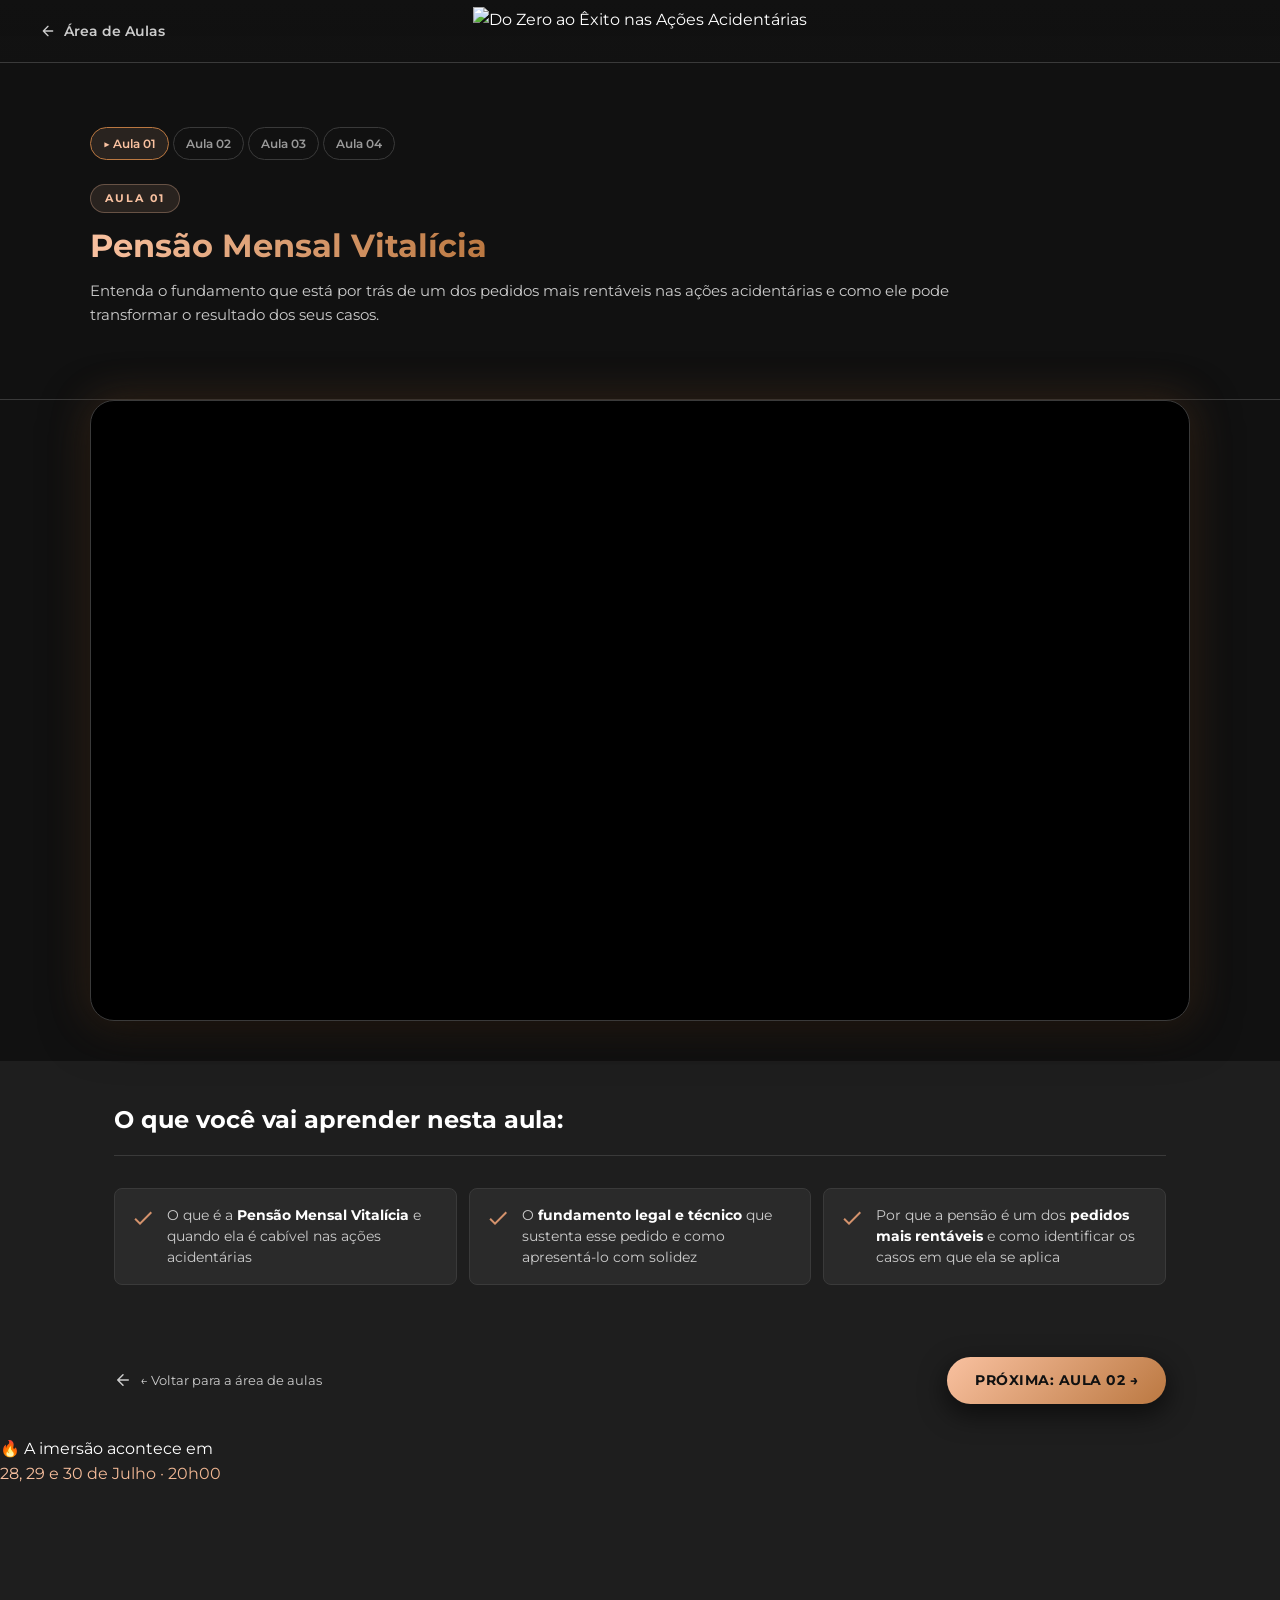
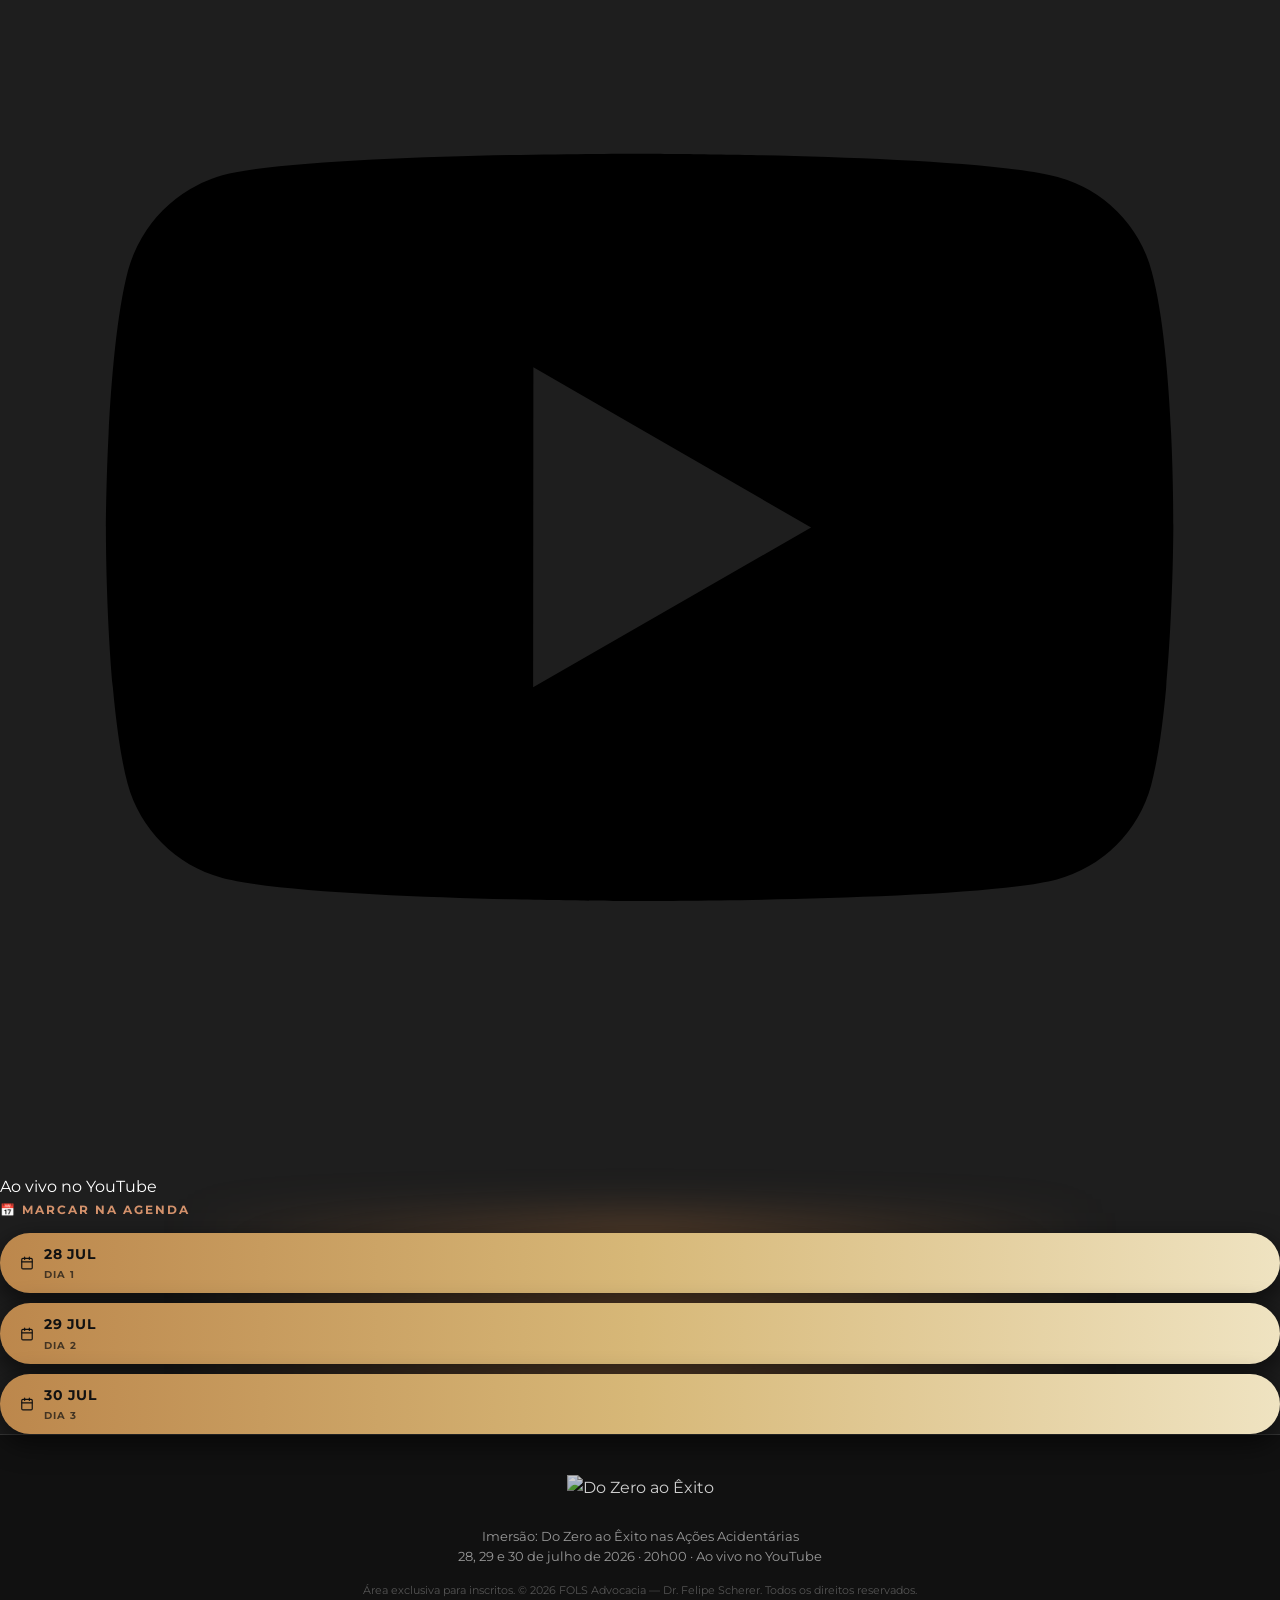
==== aula-1.html @ 70ea7620 "Área de aulas de preparação para a Imersão: Do Zero ao Êxito Co-Authored-By: Claude Sonnet 4.6 <nore" ====
<!DOCTYPE html>
<html lang="pt-BR">
<head>
  <meta charset="UTF-8">
  <meta name="viewport" content="width=device-width, initial-scale=1.0">
  <title>Aula 01 | Imersão: Do Zero ao Êxito nas Ações Acidentárias</title>
  <link rel="stylesheet" href="assets/css/style.css">
</head>
<body>

  <!-- ── HEADER ─────────────────────────────────────────── -->
  <header class="site-header">
    <div class="header-inner">
      <a href="index.html" class="header-back">
        <svg viewBox="0 0 24 24" fill="none" xmlns="http://www.w3.org/2000/svg"><path d="M19 12H5M5 12L12 19M5 12L12 5" stroke="currentColor" stroke-width="2" stroke-linecap="round" stroke-linejoin="round"/></svg>
        Área de Aulas
      </a>
      <a href="index.html" class="header-logo" style="position:absolute;left:50%;transform:translateX(-50%);">
        <img src="resources-reference/wp-content/uploads/2026/06/logo-png.png" alt="Do Zero ao Êxito nas Ações Acidentárias">
      </a>
      <span class="header-badge" style="opacity:0;pointer-events:none;">Placeholder</span>
    </div>
  </header>

  <!-- ── LESSON HEADER ─────────────────────────────────── -->
  <section class="lesson-hero">
    <div class="lesson-hero-inner">

      <div class="lesson-steps">
        <a href="aula-1.html" class="lesson-step active">▶ Aula 01</a>
        <a href="aula-2.html" class="lesson-step">Aula 02</a>
        <a href="aula-3.html" class="lesson-step">Aula 03</a>
        <a href="aula-4.html" class="lesson-step">Aula 04</a>
      </div>

      <div style="margin-top:24px; display:flex; gap:10px; flex-wrap:wrap; align-items:center;">
        <span class="badge badge-lesson">Aula 01</span>
      </div>

      <h1 class="featured-title" style="margin-top:12px; font-size:clamp(20px, 3vw, 32px);">
        <span class="gradient-text">Pensão Mensal Vitalícia</span>
      </h1>
      <p class="featured-desc" style="max-width:860px;">
        Entenda o fundamento que está por trás de um dos pedidos mais rentáveis nas ações acidentárias e como ele pode transformar o resultado dos seus casos.
      </p>

    </div>
  </section>

  <!-- ── VIDEO ──────────────────────────────────────────── -->
  <div style="background:var(--bg-deep); padding:0 24px 40px;">
    <div class="lesson-page-video">
      <!-- ✏️ SUBSTITUA o src pelo embed do YouTube da Aula 1 -->
      <!-- Exemplo: src="https://www.youtube.com/embed/SEU_VIDEO_ID_AQUI" -->
      <div class="video-wrapper">
        <iframe
          src="https://www.youtube.com/embed/RGHdbmLsVbg"
          title="Aula 01 – Pensão Mensal Vitalícia"
          allow="accelerometer; autoplay; clipboard-write; encrypted-media; gyroscope; picture-in-picture"
          allowfullscreen>
        </iframe>
      </div>
    </div>
  </div>

  <!-- ── CONTEÚDO DA AULA ───────────────────────────────── -->
  <div style="background:var(--bg-dark);">
    <div class="lesson-content">
      <h2 class="lesson-content-title">O que você vai aprender nesta aula:</h2>

      <div class="topics">
        <div class="topic-item">
          <span class="topic-icon"><svg viewBox="0 0 24 24"><path d="M9 16.2L4.8 12l-1.4 1.4L9 19 21 7l-1.4-1.4L9 16.2z"/></svg></span>
          <span class="topic-text">O que é a <strong>Pensão Mensal Vitalícia</strong> e quando ela é cabível nas ações acidentárias</span>
        </div>
        <div class="topic-item">
          <span class="topic-icon"><svg viewBox="0 0 24 24"><path d="M9 16.2L4.8 12l-1.4 1.4L9 19 21 7l-1.4-1.4L9 16.2z"/></svg></span>
          <span class="topic-text">O <strong>fundamento legal e técnico</strong> que sustenta esse pedido e como apresentá-lo com solidez</span>
        </div>
        <div class="topic-item">
          <span class="topic-icon"><svg viewBox="0 0 24 24"><path d="M9 16.2L4.8 12l-1.4 1.4L9 19 21 7l-1.4-1.4L9 16.2z"/></svg></span>
          <span class="topic-text">Por que a pensão é um dos <strong>pedidos mais rentáveis</strong> e como identificar os casos em que ela se aplica</span>
        </div>
      </div>
    </div>

    <!-- ── NAV ENTRE AULAS ──────────────────────────────── -->
    <div class="lesson-nav">
      <a href="index.html" class="lesson-nav-item">
        <svg viewBox="0 0 24 24" fill="none" xmlns="http://www.w3.org/2000/svg"><path d="M19 12H5M5 12L12 19M5 12L12 5" stroke="currentColor" stroke-width="2" stroke-linecap="round" stroke-linejoin="round"/></svg>
        ← Voltar para a área de aulas
      </a>
      <a href="aula-2.html" class="btn btn-primary">
        Próxima: Aula 02 →
      </a>
    </div>

  </div>

  <!-- ── BANNER IMERSÃO ─────────────────────────────────── -->
  <section class="event-banner">
    <div class="event-banner-inner">
      <div class="event-info">
        <span class="event-label">🔥 A imersão acontece em</span>
        <p class="event-dates gradient-text">28, 29 e 30 de Julho · 20h00</p>
        <div class="event-details">
          <span class="event-detail-item">
            <svg viewBox="0 0 24 24"><path d="M21.593 7.203a2.506 2.506 0 0 0-1.762-1.766C18.265 5.007 12 5 12 5s-6.264-.007-7.831.404a2.56 2.56 0 0 0-1.766 1.778c-.413 1.566-.417 4.814-.417 4.814s-.004 3.264.406 4.814c.23.857.905 1.534 1.763 1.765 1.582.43 7.83.437 7.83.437s6.265.007 7.831-.403a2.515 2.515 0 0 0 1.767-1.763c.414-1.565.417-4.812.417-4.812s.02-3.265-.407-4.831zM9.996 15.005l.005-6 5.207 3.005-5.212 2.995z"/></svg>
            Ao vivo no YouTube
          </span>
        </div>
      </div>
      <div class="calendar-buttons">
        <p style="font-size:12px; font-weight:700; text-transform:uppercase; letter-spacing:2px; color:var(--gold-light); margin-bottom:4px;">📅 Marcar na Agenda</p>
        <a href="https://calendar.google.com/calendar/render?action=TEMPLATE&text=Imers%C3%A3o%3A+Do+Zero+ao+%C3%8Axito+-+Dia+1&dates=20260728T230000Z%2F20260729T000000Z&details=Aula+ao+vivo+com+Dr.+Felipe+Scherer+no+YouTube.&location=YouTube" target="_blank" rel="noopener" class="btn btn-calendar">
          <svg viewBox="0 0 24 24" fill="none" style="width:14px;height:14px;flex-shrink:0"><rect x="3" y="4" width="18" height="18" rx="2" stroke="#111" stroke-width="2"/><path d="M16 2v4M8 2v4M3 10h18" stroke="#111" stroke-width="2" stroke-linecap="round"/></svg>
          <div class="calendar-day"><span class="calendar-day-num">28 Jul</span><span class="calendar-day-label">Dia 1</span></div>
        </a>
        <a href="https://calendar.google.com/calendar/render?action=TEMPLATE&text=Imers%C3%A3o%3A+Do+Zero+ao+%C3%8Axito+-+Dia+2&dates=20260729T230000Z%2F20260730T000000Z&details=Aula+ao+vivo+com+Dr.+Felipe+Scherer+no+YouTube.&location=YouTube" target="_blank" rel="noopener" class="btn btn-calendar">
          <svg viewBox="0 0 24 24" fill="none" style="width:14px;height:14px;flex-shrink:0"><rect x="3" y="4" width="18" height="18" rx="2" stroke="#111" stroke-width="2"/><path d="M16 2v4M8 2v4M3 10h18" stroke="#111" stroke-width="2" stroke-linecap="round"/></svg>
          <div class="calendar-day"><span class="calendar-day-num">29 Jul</span><span class="calendar-day-label">Dia 2</span></div>
        </a>
        <a href="https://calendar.google.com/calendar/render?action=TEMPLATE&text=Imers%C3%A3o%3A+Do+Zero+ao+%C3%8Axito+-+Dia+3&dates=20260730T230000Z%2F20260731T000000Z&details=Aula+ao+vivo+com+Dr.+Felipe+Scherer+no+YouTube.&location=YouTube" target="_blank" rel="noopener" class="btn btn-calendar">
          <svg viewBox="0 0 24 24" fill="none" style="width:14px;height:14px;flex-shrink:0"><rect x="3" y="4" width="18" height="18" rx="2" stroke="#111" stroke-width="2"/><path d="M16 2v4M8 2v4M3 10h18" stroke="#111" stroke-width="2" stroke-linecap="round"/></svg>
          <div class="calendar-day"><span class="calendar-day-num">30 Jul</span><span class="calendar-day-label">Dia 3</span></div>
        </a>
      </div>
    </div>
  </section>

  <!-- ── FOOTER ─────────────────────────────────────────── -->
  <footer class="site-footer">
    <div class="footer-inner">
      <div class="footer-logo">
        <img src="resources-reference/wp-content/uploads/2026/06/logo-png.png" alt="Do Zero ao Êxito">
      </div>
      <p class="footer-text">
        Imersão: Do Zero ao Êxito nas Ações Acidentárias<br>
        28, 29 e 30 de julho de 2026 · 20h00 · Ao vivo no YouTube
      </p>
      <p class="footer-disclaimer">
        Área exclusiva para inscritos. © 2026 FOLS Advocacia — Dr. Felipe Scherer. Todos os direitos reservados.
      </p>
    </div>
  </footer>

</body>
</html>
---- assets/css/style.css ----
/* ============================================================
   IMERSÃO: DO ZERO AO ÊXITO NAS AÇÕES ACIDENTÁRIAS
   Área de Aulas de Preparação
   ============================================================ */

@import url('https://fonts.googleapis.com/css2?family=Montserrat:wght@300;400;500;600;700;800&family=Raleway:wght@400;500;600;700&display=swap');

/* ── RESET & BASE ────────────────────────────────────────── */
*, *::before, *::after { box-sizing: border-box; margin: 0; padding: 0; }

:root {
  --bg-deep:    #111111;
  --bg-dark:    #1E1E1E;
  --bg-card:    #2A2A2A;
  --bg-card2:   #323232;
  --border:     #DAB8AF;
  --border-subtle: #3A3A3A;

  --peach:      #F9C1A0;
  --bronze:     #BB7841;
  --gold-light: #D4926C;
  --gold-dark:  #8A442D;

  --text-white: #FFFFFF;
  --text-muted: #CCCCCC;
  --text-dim:   #999999;

  --grad-text:  linear-gradient(90deg, #F9C1A0, #BB7841);
  --grad-btn:   linear-gradient(135deg, #F9C1A0 0%, #BB7841 100%);
  --grad-gold:  linear-gradient(90deg, #BC874C 0%, #d7b878 50%, #efe3c1 100%);

  --font-main:  'Montserrat', sans-serif;
  --font-alt:   'Raleway', sans-serif;

  --radius-sm:  8px;
  --radius-md:  16px;
  --radius-lg:  24px;
  --radius-xl:  50px;

  --shadow-card:   0 4px 24px rgba(0,0,0,0.4);
  --shadow-btn:    0 9px 25px 3px rgba(0,0,0,0.5);
  --shadow-glow:   0 0 40px rgba(187,120,65,0.3);
}

html { scroll-behavior: smooth; overflow-x: hidden; }
body {
  font-family: var(--font-main);
  background-color: var(--bg-dark);
  color: var(--text-white);
  line-height: 1.6;
  overflow-x: hidden;
}

a { text-decoration: none; color: inherit; }
img { max-width: 100%; height: auto; display: block; }
ul { list-style: none; }

/* ── TYPOGRAPHY HELPERS ─────────────────────────────────── */
.gradient-text {
  background: var(--grad-text);
  -webkit-background-clip: text;
  -webkit-text-fill-color: transparent;
  background-clip: text;
}

/* ── HEADER ──────────────────────────────────────────────── */
.site-header {
  background: linear-gradient(180deg, #111111 0%, rgba(17,17,17,0.95) 100%);
  border-bottom: 1px solid var(--border-subtle);
  padding: 16px 24px;
  position: sticky;
  top: 0;
  z-index: 100;
  backdrop-filter: blur(10px);
}

.header-inner {
  max-width: 1200px;
  margin: 0 auto;
  display: flex;
  align-items: center;
  justify-content: space-between;
  gap: 16px;
}

.header-logo img {
  height: 48px;
  width: auto;
}

.header-badge {
  font-family: var(--font-alt);
  font-size: 11px;
  font-weight: 700;
  letter-spacing: 2px;
  text-transform: uppercase;
  color: var(--peach);
  border: 1px solid var(--bronze);
  padding: 5px 14px;
  border-radius: var(--radius-xl);
  white-space: nowrap;
}

.header-back {
  display: flex;
  align-items: center;
  gap: 8px;
  font-size: 14px;
  font-weight: 600;
  color: var(--text-muted);
  transition: color 0.2s;
}
.header-back:hover { color: var(--peach); }
.header-back svg { width: 16px; height: 16px; }

/* ── HERO + EVENT (unified) ───────────────────────────────── */
.hero-event {
  position: relative;
  background: #0e0e0e url('../../resources-reference/wp-content/uploads/2026/06/Slice-1.webp') top center / cover no-repeat;
  overflow: hidden;
}

.hero-event-bg {
  position: absolute;
  inset: 0;
  background:
    linear-gradient(135deg, rgba(10,10,10,0.97) 0%, rgba(20,12,4,0.93) 50%, rgba(10,10,10,0.97) 100%);
}

/* decorative glow */
.hero-event::before {
  content: '';
  position: absolute;
  top: -80px; right: -80px;
  width: 500px; height: 500px;
  background: radial-gradient(circle, rgba(187,120,65,0.12) 0%, transparent 65%);
  pointer-events: none;
}

.hero-event-inner {
  position: relative;
  z-index: 1;
  max-width: 1200px;
  margin: 0 auto;
  padding: 64px 24px;
  display: grid;
  grid-template-columns: 1fr 1fr;
  gap: 64px;
  align-items: center;
}

/* ── LEFT SIDE ── */
.hero-event-left { display: flex; flex-direction: column; gap: 28px; }

.live-badge {
  display: inline-flex;
  align-items: center;
  gap: 8px;
  font-size: 11px;
  font-weight: 700;
  letter-spacing: 2.5px;
  text-transform: uppercase;
  color: var(--peach);
  border: 1px solid rgba(249,193,160,0.25);
  background: rgba(249,193,160,0.06);
  padding: 6px 14px;
  border-radius: 100px;
  width: fit-content;
}

.live-dot {
  width: 6px; height: 6px;
  border-radius: 50%;
  background: var(--peach);
  animation: pulse-dot 2s infinite;
}

@keyframes pulse-dot {
  0%, 100% { opacity: 1; box-shadow: 0 0 0 0 rgba(249,193,160,0.5); }
  50% { opacity: 0.6; box-shadow: 0 0 0 5px rgba(249,193,160,0); }
}

.hero-event-title {
  font-size: clamp(28px, 4vw, 48px);
  font-weight: 700;
  line-height: 1.15;
  color: var(--text-white);
  letter-spacing: -0.5px;
}

.hero-event-sub {
  font-size: 16px;
  color: var(--text-muted);
  line-height: 1.6;
  max-width: 400px;
}

/* ── COUNTDOWN ── */
.countdown-wrapper { display: flex; flex-direction: column; gap: 10px; }

.countdown-label {
  font-size: 11px;
  font-weight: 700;
  letter-spacing: 2px;
  text-transform: uppercase;
  color: var(--gold-light);
}

.countdown {
  display: flex;
  align-items: center;
  gap: 6px;
}

.countdown-block {
  display: flex;
  flex-direction: column;
  align-items: center;
  background: rgba(255,255,255,0.04);
  border: 1px solid rgba(255,255,255,0.08);
  border-radius: 10px;
  padding: 10px 14px;
  min-width: 62px;
}

.countdown-num {
  font-size: clamp(24px, 3vw, 32px);
  font-weight: 700;
  color: var(--text-white);
  line-height: 1;
  font-variant-numeric: tabular-nums;
  letter-spacing: -1px;
}

.countdown-unit {
  font-size: 9px;
  font-weight: 600;
  letter-spacing: 1.5px;
  text-transform: uppercase;
  color: var(--text-dim);
  margin-top: 4px;
}

.countdown-sep {
  font-size: 22px;
  font-weight: 300;
  color: rgba(255,255,255,0.2);
  line-height: 1;
  margin-bottom: 14px;
}

/* ── RIGHT SIDE ── */
.hero-event-right {
  display: flex;
  flex-direction: column;
  gap: 10px;
}

.agenda-header {
  display: flex;
  align-items: center;
  gap: 12px;
  margin-bottom: 4px;
}

.gcal-icon {
  width: 36px;
  height: 36px;
  flex-shrink: 0;
}

.gcal-icon-sm {
  width: 16px;
  height: 16px;
  flex-shrink: 0;
}

.agenda-label {
  font-size: 13px;
  font-weight: 700;
  color: var(--text-white);
  line-height: 1.2;
}

.agenda-sublabel {
  font-size: 11px;
  color: var(--text-dim);
  margin-top: 2px;
}

.agenda-card {
  display: flex;
  align-items: center;
  gap: 16px;
  padding: 14px 18px;
  background: rgba(255,255,255,0.03);
  border: 1px solid rgba(218,184,175,0.2);
  border-radius: 14px;
  cursor: pointer;
  transition: background 0.2s, border-color 0.2s, transform 0.2s;
  text-decoration: none;
}

.agenda-card:hover {
  background: rgba(249,193,160,0.07);
  border-color: rgba(187,120,65,0.5);
  transform: translateX(4px);
}

.agenda-card-date {
  display: flex;
  flex-direction: column;
  align-items: center;
  justify-content: center;
  background: var(--grad-btn);
  border-radius: 10px;
  padding: 6px 12px;
  min-width: 52px;
  flex-shrink: 0;
}

.agenda-day-num {
  font-size: 22px;
  font-weight: 800;
  color: #111;
  line-height: 1;
}

.agenda-month {
  font-size: 9px;
  font-weight: 700;
  letter-spacing: 1px;
  color: rgba(0,0,0,0.6);
}

.agenda-card-info {
  display: flex;
  flex-direction: column;
  gap: 2px;
  flex: 1;
}

.agenda-card-title {
  font-size: 14px;
  font-weight: 600;
  color: var(--text-white);
}

.agenda-card-time {
  font-size: 12px;
  color: var(--text-dim);
}

.agenda-card-cta {
  display: flex;
  align-items: center;
  gap: 6px;
  font-size: 11px;
  font-weight: 700;
  color: var(--text-dim);
  white-space: nowrap;
  padding: 5px 10px;
  border: 1px solid rgba(255,255,255,0.08);
  border-radius: 20px;
  transition: color 0.2s, border-color 0.2s, background 0.2s;
  flex-shrink: 0;
}

.agenda-card:hover .agenda-card-cta {
  color: var(--text-white);
  border-color: rgba(187,120,65,0.4);
  background: rgba(187,120,65,0.1);
}

.agenda-note {
  display: flex;
  align-items: center;
  gap: 6px;
  font-size: 12px;
  color: var(--text-dim);
  padding-top: 4px;
}

/* ── EMBEDS HEADER ── */
.embeds-header {
  display: flex;
  align-items: flex-end;
  justify-content: space-between;
  gap: 16px;
  margin-bottom: 28px;
  flex-wrap: wrap;
}

/* ── BUTTONS ──────────────────────────────────────────────── */
.btn {
  display: inline-flex;
  align-items: center;
  justify-content: center;
  gap: 8px;
  font-family: var(--font-main);
  font-weight: 700;
  font-size: 15px;
  padding: 14px 32px;
  border-radius: var(--radius-xl);
  border: none;
  cursor: pointer;
  transition: transform 0.2s, box-shadow 0.2s, opacity 0.2s;
  text-transform: uppercase;
  letter-spacing: 0.5px;
  white-space: nowrap;
}
.btn:hover { transform: translateY(-2px); opacity: 0.95; }
.btn:active { transform: translateY(0); }

.btn-calendar {
  background: var(--grad-gold);
  color: #111111;
  box-shadow: var(--shadow-btn);
  position: relative;
}
.btn-calendar::before {
  content: '';
  position: absolute;
  inset: -20px;
  background: radial-gradient(circle, rgba(187,120,65,0.35) 0%, transparent 70%);
  filter: blur(20px);
  z-index: -1;
}
.btn-calendar svg { width: 18px; height: 18px; }

.btn-youtube {
  background: #FF0000;
  color: #ffffff;
  box-shadow: 0 4px 16px rgba(255,0,0,0.25);
}
.btn-youtube:hover {
  background: #cc0000;
  color: #ffffff;
  transform: translateY(-1px);
  box-shadow: 0 6px 20px rgba(255,0,0,0.35);
}
.btn-youtube svg { width: 18px; height: 18px; }

.btn-primary {
  background: var(--grad-btn);
  color: #111111;
  box-shadow: var(--shadow-btn);
  font-size: 14px;
  padding: 12px 28px;
}

.btn-outline {
  background: transparent;
  color: var(--peach);
  border: 2px solid var(--bronze);
  font-size: 14px;
  padding: 11px 28px;
}
.btn-outline:hover { background: rgba(187,120,65,0.1); }

.btn-lg {
  font-size: 18px;
  padding: 18px 48px;
}

/* ── SECTION WRAPPER ─────────────────────────────────────── */
.section {
  padding: 64px 24px;
}
.section-inner {
  max-width: 1200px;
  margin: 0 auto;
}

.section-label {
  font-size: 11px;
  font-weight: 700;
  letter-spacing: 3px;
  text-transform: uppercase;
  color: var(--gold-light);
  margin-bottom: 8px;
}

.section-title {
  font-size: clamp(22px, 3vw, 32px);
  font-weight: 700;
  color: var(--text-white);
  line-height: 1.3;
  margin-bottom: 8px;
}

.section-sub {
  font-size: 16px;
  color: var(--text-muted);
  line-height: 1.5;
}

/* ── LESSON 1 FEATURED ────────────────────────────────────── */
.featured-lesson {
  background: var(--bg-deep);
  padding: 64px 24px;
}

.featured-inner {
  max-width: 1100px;
  margin: 0 auto;
}

.featured-header {
  display: flex;
  align-items: center;
  gap: 12px;
  margin-bottom: 24px;
  flex-wrap: wrap;
}

.badge {
  display: inline-flex;
  align-items: center;
  gap: 6px;
  font-size: 11px;
  font-weight: 700;
  letter-spacing: 2px;
  text-transform: uppercase;
  padding: 5px 14px;
  border-radius: var(--radius-xl);
}

.badge-featured {
  background: var(--grad-btn);
  color: #111;
}

.badge-lesson {
  background: rgba(249,193,160,0.1);
  color: var(--peach);
  border: 1px solid rgba(249,193,160,0.3);
}

.badge-pulse::before {
  content: '';
  width: 7px;
  height: 7px;
  background: #111;
  border-radius: 50%;
  animation: pulse 1.5s infinite;
}

@keyframes pulse {
  0%, 100% { opacity: 1; transform: scale(1); }
  50% { opacity: 0.5; transform: scale(0.8); }
}

.featured-title {
  font-size: clamp(20px, 2.5vw, 28px);
  font-weight: 700;
  color: var(--peach);
  line-height: 1.3;
  margin-bottom: 12px;
}

.featured-desc {
  font-size: 15px;
  color: var(--text-muted);
  margin-bottom: 32px;
  max-width: 800px;
}

/* ── VIDEO EMBED ─────────────────────────────────────────── */
.video-wrapper {
  position: relative;
  width: 100%;
  padding-top: 56.25%; /* 16:9 */
  border-radius: var(--radius-lg);
  overflow: hidden;
  box-shadow: 0 8px 48px rgba(0,0,0,0.6), var(--shadow-glow);
  border: 1px solid var(--border-subtle);
  background: #000;
}

.video-wrapper iframe {
  position: absolute;
  inset: 0;
  width: 100%;
  height: 100%;
  border: none;
}

.video-placeholder {
  position: absolute;
  inset: 0;
  display: flex;
  flex-direction: column;
  align-items: center;
  justify-content: center;
  gap: 16px;
  background: linear-gradient(135deg, #1a1a1a 0%, #2a2a2a 100%);
  color: var(--text-dim);
}

.video-placeholder-icon {
  width: 72px;
  height: 72px;
  background: rgba(249,193,160,0.1);
  border: 2px solid rgba(249,193,160,0.2);
  border-radius: 50%;
  display: flex;
  align-items: center;
  justify-content: center;
}

.video-placeholder-icon svg {
  width: 32px;
  height: 32px;
  fill: var(--peach);
  margin-left: 4px;
}

.video-placeholder p {
  font-size: 13px;
  text-align: center;
  max-width: 300px;
  color: var(--text-dim);
}

.video-placeholder strong { color: var(--peach); }

/* ── LESSON META ────────────────────────────────────────── */
.lesson-meta {
  display: flex;
  gap: 24px;
  margin-top: 20px;
  flex-wrap: wrap;
}

.lesson-meta-item {
  display: flex;
  align-items: center;
  gap: 8px;
  font-size: 13px;
  color: var(--text-dim);
}

.lesson-meta-item svg { width: 16px; height: 16px; fill: var(--gold-light); }

/* ── TOPICS LIST ────────────────────────────────────────── */
.topics {
  margin-top: 32px;
  display: grid;
  grid-template-columns: repeat(auto-fit, minmax(280px, 1fr));
  gap: 12px;
}

.topic-item {
  display: flex;
  align-items: flex-start;
  gap: 12px;
  padding: 16px;
  background: var(--bg-card);
  border-radius: var(--radius-sm);
  border: 1px solid var(--border-subtle);
}

.topic-icon {
  width: 24px;
  height: 24px;
  flex-shrink: 0;
  margin-top: 1px;
}

.topic-icon svg { width: 100%; height: 100%; fill: var(--gold-light); }

.topic-text {
  font-size: 14px;
  line-height: 1.5;
  color: var(--text-muted);
}

.topic-text strong { color: var(--text-white); }

/* ── OTHER LESSONS GRID ─────────────────────────────────── */
.lessons-grid {
  display: grid;
  grid-template-columns: repeat(auto-fit, minmax(300px, 1fr));
  gap: 24px;
  margin-top: 40px;
}

.lesson-card {
  background: var(--bg-card2);
  border: 1px solid var(--border);
  border-radius: var(--radius-md);
  overflow: hidden;
  transition: transform 0.25s, box-shadow 0.25s;
  display: flex;
  flex-direction: column;
}

.lesson-card:hover {
  transform: translateY(-4px);
  box-shadow: var(--shadow-card), var(--shadow-glow);
}

.lesson-card-thumb {
  position: relative;
  overflow: hidden;
  aspect-ratio: 16/9;
  background: #111;
}

.lesson-card-thumb img {
  width: 100%;
  height: 100%;
  object-fit: cover;
  transition: transform 0.35s;
}

.lesson-card:hover .lesson-card-thumb img { transform: scale(1.05); }

.lesson-card-overlay {
  position: absolute;
  inset: 0;
  background: linear-gradient(180deg, transparent 40%, rgba(0,0,0,0.7) 100%);
  display: flex;
  align-items: center;
  justify-content: center;
  opacity: 0;
  transition: opacity 0.3s;
}

.lesson-card:hover .lesson-card-overlay { opacity: 1; }

.play-btn {
  width: 56px;
  height: 56px;
  background: rgba(249,193,160,0.9);
  border-radius: 50%;
  display: flex;
  align-items: center;
  justify-content: center;
  backdrop-filter: blur(4px);
}

.play-btn svg { width: 22px; height: 22px; fill: #111; margin-left: 4px; }

.lesson-card-body {
  padding: 20px;
  display: flex;
  flex-direction: column;
  flex: 1;
  gap: 12px;
}

.lesson-number {
  font-size: 11px;
  font-weight: 700;
  letter-spacing: 2px;
  text-transform: uppercase;
  color: var(--peach);
}

.lesson-card-title {
  font-size: 16px;
  font-weight: 700;
  color: var(--text-white);
  line-height: 1.4;
}

.lesson-card-desc {
  font-size: 13px;
  color: var(--text-muted);
  line-height: 1.5;
  flex: 1;
}

.lesson-card-footer {
  margin-top: 4px;
}

/* ── DIVIDER ─────────────────────────────────────────────── */
.divider {
  width: 100%;
  height: 1px;
  background: linear-gradient(90deg, transparent, var(--border), transparent);
  margin: 0;
}

/* ── FOOTER ──────────────────────────────────────────────── */
.site-footer {
  background: var(--bg-deep);
  border-top: 1px solid var(--border-subtle);
  padding: 40px 24px;
  text-align: center;
}

.footer-inner {
  max-width: 960px;
  margin: 0 auto;
  display: flex;
  flex-direction: column;
  align-items: center;
  gap: 16px;
}

.footer-logo img { height: 36px; width: auto; opacity: 0.8; }

.footer-text {
  font-size: 13px;
  color: var(--text-dim);
  line-height: 1.5;
}

.footer-disclaimer {
  font-size: 11px;
  color: #555555;
  max-width: 600px;
  line-height: 1.6;
}

/* ── LESSON PAGE SPECIFIC ─────────────────────────────────── */
.lesson-hero {
  background: var(--bg-deep);
  padding: 48px 24px 40px;
  border-bottom: 1px solid var(--border-subtle);
}

.lesson-hero-inner {
  max-width: 1100px;
  margin: 0 auto;
}

.lesson-page-video { max-width: 1100px; margin: 0 auto; }

.lesson-nav {
  display: flex;
  justify-content: space-between;
  align-items: center;
  gap: 16px;
  padding: 32px 24px;
  max-width: 1100px;
  margin: 0 auto;
  flex-wrap: wrap;
}

.lesson-nav-item {
  display: flex;
  align-items: center;
  gap: 8px;
  font-size: 13px;
  color: var(--text-muted);
  transition: color 0.2s;
}
.lesson-nav-item:hover { color: var(--peach); }
.lesson-nav-item svg { width: 18px; height: 18px; }

.lesson-content {
  max-width: 1100px;
  margin: 0 auto;
  padding: 40px 24px;
}

.lesson-content-title {
  font-size: clamp(18px, 2.5vw, 24px);
  font-weight: 700;
  color: var(--text-white);
  margin-bottom: 24px;
  padding-bottom: 16px;
  border-bottom: 1px solid var(--border-subtle);
}

/* ── CALENDAR MULTI BTNS ────────────────────────────────── */
.calendar-buttons {
  display: flex;
  flex-direction: column;
  gap: 10px;
  min-width: 260px;
}

.calendar-buttons .btn-calendar {
  font-size: 13px;
  padding: 10px 20px;
  justify-content: flex-start;
  gap: 10px;
}

.calendar-day {
  display: flex;
  flex-direction: column;
  gap: 2px;
  flex: 1;
  text-align: left;
}

.calendar-day-num {
  font-size: 14px;
  font-weight: 700;
}
.calendar-day-label {
  font-size: 10px;
  opacity: 0.7;
  text-transform: uppercase;
  letter-spacing: 1px;
}

/* ── PROGRESS INDICATOR ─────────────────────────────────── */
.lesson-steps {
  display: flex;
  gap: 4px;
  margin-top: 16px;
  flex-wrap: wrap;
}

.lesson-step {
  display: flex;
  align-items: center;
  gap: 4px;
  font-size: 12px;
  font-weight: 600;
  color: var(--text-dim);
  padding: 6px 12px;
  border-radius: var(--radius-xl);
  border: 1px solid var(--border-subtle);
  transition: all 0.2s;
}

.lesson-step.active {
  background: rgba(249,193,160,0.1);
  border-color: var(--bronze);
  color: var(--peach);
}

.lesson-step.done {
  background: rgba(187,120,65,0.15);
  border-color: var(--bronze);
  color: var(--gold-light);
}

/* ── EMBEDS GRID ─────────────────────────────────────────── */
.embeds-grid {
  display: grid;
  grid-template-columns: repeat(2, 1fr);
  gap: 20px;
}

.embed-block {
  display: flex;
  flex-direction: column;
  background: var(--bg-card2);
  border: 1px solid rgba(218,184,175,0.15);
  border-radius: 16px;
  overflow: hidden;
  transition: border-color 0.25s, box-shadow 0.25s, transform 0.25s;
}

.embed-block:hover {
  border-color: rgba(187,120,65,0.45);
  box-shadow: 0 8px 32px rgba(0,0,0,0.4), 0 0 0 1px rgba(187,120,65,0.15);
  transform: translateY(-2px);
}

.embed-label {
  display: flex;
  align-items: center;
  gap: 12px;
  padding: 14px 16px 12px;
}

.embed-num {
  font-size: 11px;
  font-weight: 800;
  letter-spacing: 1px;
  color: #111;
  background: var(--grad-btn);
  border-radius: 6px;
  padding: 3px 8px;
  flex-shrink: 0;
  line-height: 1.4;
}

.embed-title {
  font-size: 13px;
  font-weight: 600;
  color: var(--text-white);
  line-height: 1.35;
}

.embed-block .video-wrapper {
  border-radius: 0;
  box-shadow: none;
  border: none;
  margin: 0;
}

@media (max-width: 640px) {
  .embeds-grid { grid-template-columns: 1fr; }
  .embeds-header { flex-direction: column; align-items: flex-start; }
  .embeds-header .section-sub { text-align: left; }
}

/* ── RESPONSIVE ─────────────────────────────────────────── */
@media (max-width: 900px) {
  .hero-event-inner {
    grid-template-columns: 1fr;
    gap: 40px;
    padding: 48px 24px;
  }
  .hero-event-right { max-width: 480px; }
}

@media (max-width: 768px) {
  .lessons-grid { grid-template-columns: 1fr; }
  .lesson-nav { flex-direction: column; align-items: flex-start; }
  .header-inner { flex-wrap: wrap; gap: 8px; }
  .header-badge { font-size: 9px; }
  .countdown-block { min-width: 52px; padding: 8px 10px; }
}

@media (max-width: 480px) {
  .section { padding: 40px 16px; }
  .featured-lesson { padding: 40px 16px; }
  .btn-lg { font-size: 15px; padding: 14px 28px; }
  .hero-event-inner { padding: 40px 16px; }
  .countdown-num { font-size: 22px; }
}
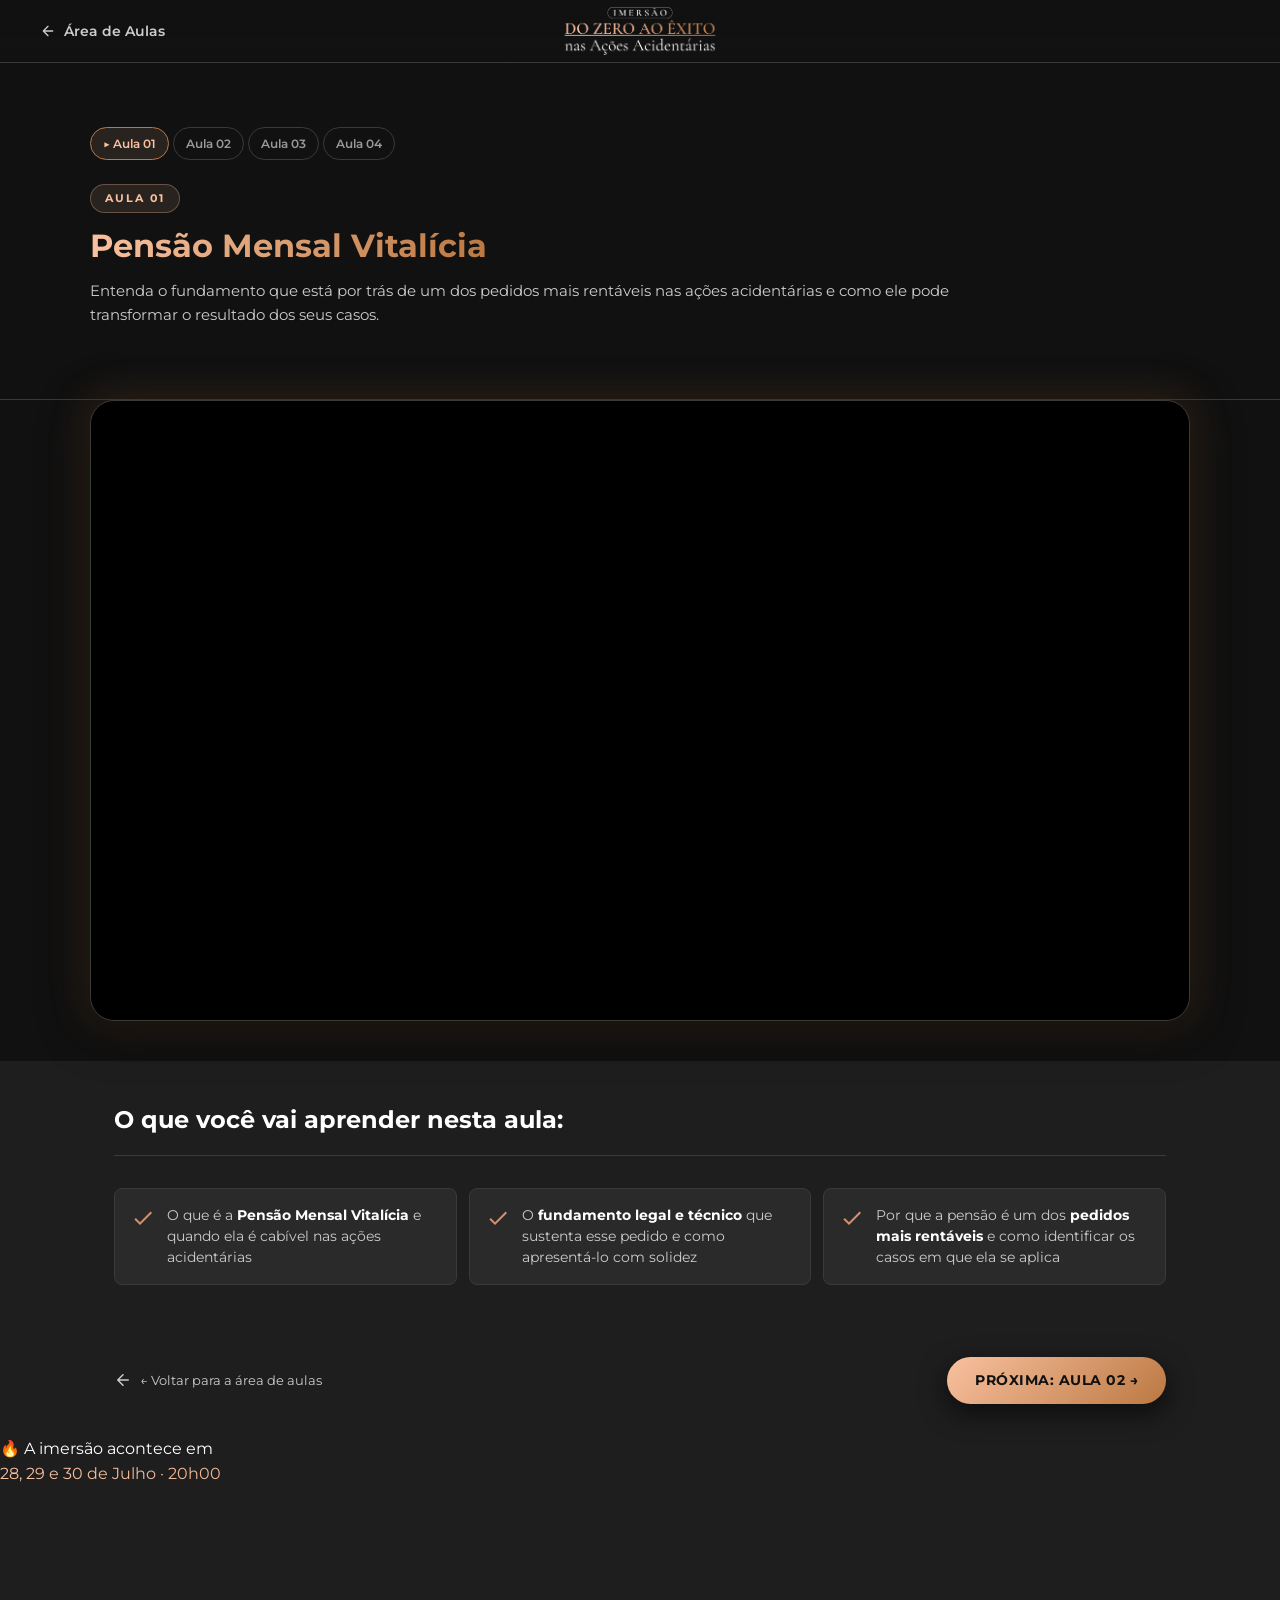
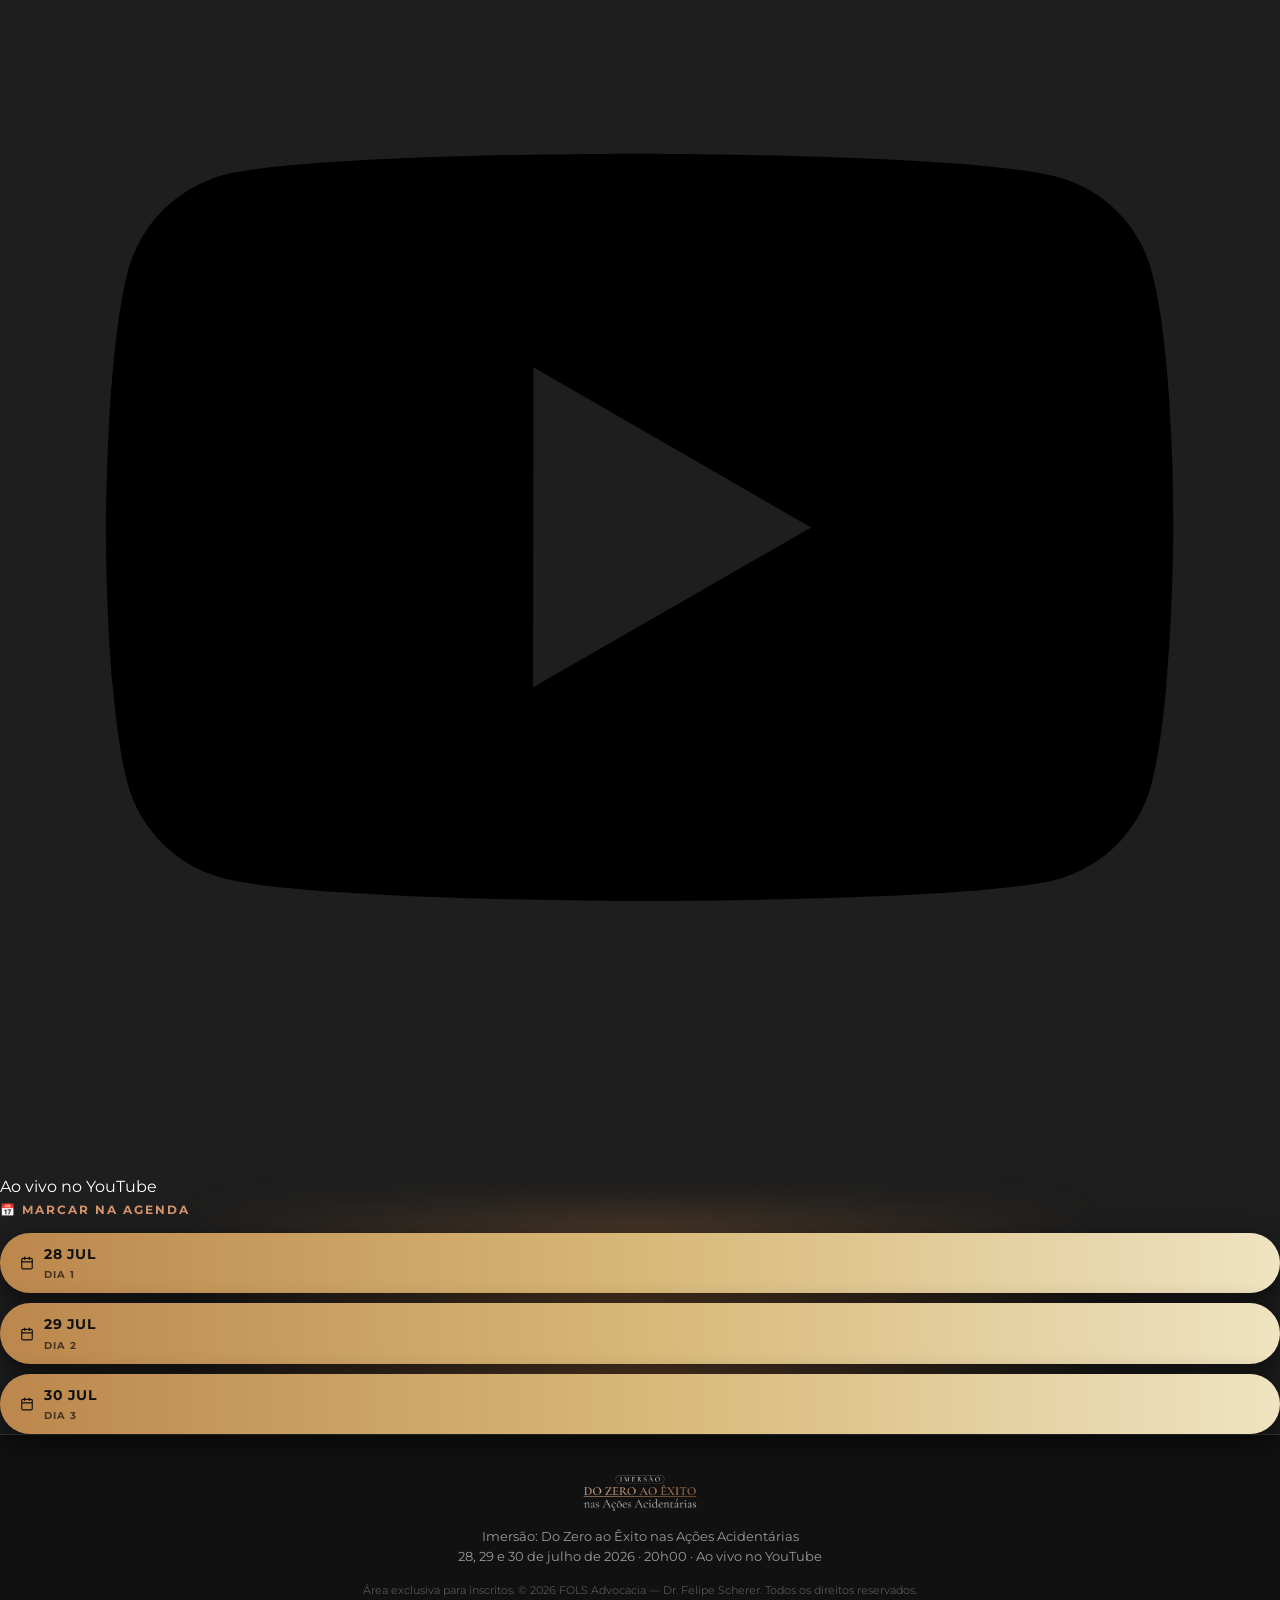
==== commit 52edcb87: "Adiciona imagens ao projeto e corrige caminhos Co-Authored-By: Claude Sonnet 4.6 <noreply@anthropic." ====
--- a/aula-1.html
+++ b/aula-1.html
@@ -16,7 +16,7 @@
         Área de Aulas
       </a>
       <a href="index.html" class="header-logo" style="position:absolute;left:50%;transform:translateX(-50%);">
-        <img src="resources-reference/wp-content/uploads/2026/06/logo-png.png" alt="Do Zero ao Êxito nas Ações Acidentárias">
+        <img src="assets/images/logo-png.png" alt="Do Zero ao Êxito nas Ações Acidentárias">
       </a>
       <span class="header-badge" style="opacity:0;pointer-events:none;">Placeholder</span>
     </div>
@@ -132,7 +132,7 @@
   <footer class="site-footer">
     <div class="footer-inner">
       <div class="footer-logo">
-        <img src="resources-reference/wp-content/uploads/2026/06/logo-png.png" alt="Do Zero ao Êxito">
+        <img src="assets/images/logo-png.png" alt="Do Zero ao Êxito">
       </div>
       <p class="footer-text">
         Imersão: Do Zero ao Êxito nas Ações Acidentárias<br>
